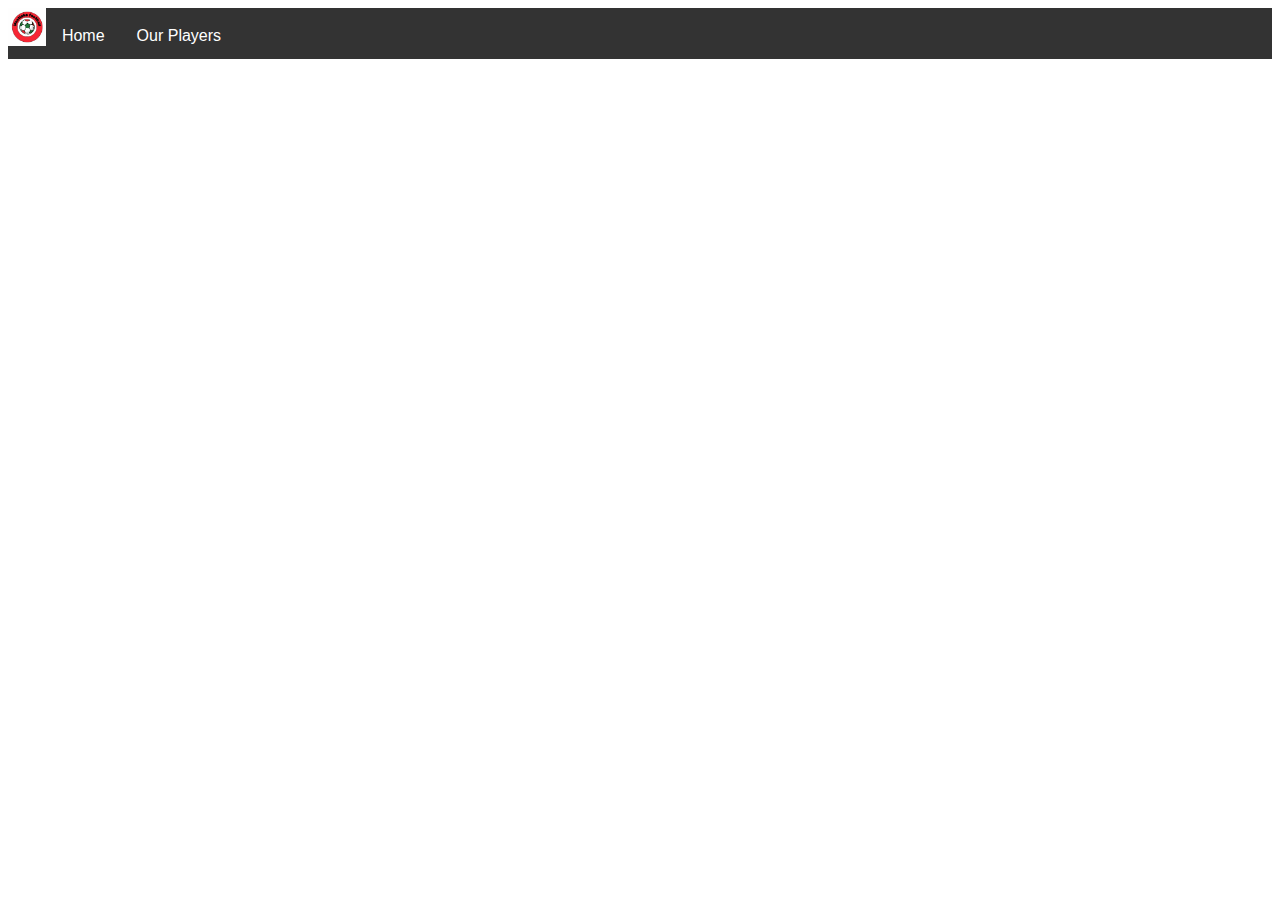
==== players.html @ 5fccc475 "added images and strated on the nav bar" ====
<!DOCTYPE html>
<html>
<head>
<meta name="viewport" content="width=device-width, initial-scale=1">
<link rel="stylesheet" href="sport.css">

</head>
<body style="background-color:white;">

<div class="navbar">
  <img id="logo" src="logo.jpg" alt="logo">
  <a href="#home">Home</a>
  <a href="players.html">Our Players</a>
  </div> 
</div>



</body>
</html>
---- sport.css ----
#logo{
    width: 3%;
    height: 3%;
    float: left;
}
body {
    font-family: Arial, Helvetica, sans-serif;
  }
  
  .navbar {
    overflow: hidden;
    background-color: #333;
  }
  
  .navbar a {
    float: left;
    margin-top: 0.4%;
    font-size: 16px;
    color: white;
    text-align: center;
    padding: 14px 16px;
    text-decoration: none;
  }
  
  
  
  
  .navbar a:hover, .dropdown:hover .dropbtn {
    background-color: rgb(59, 59, 59);
  }
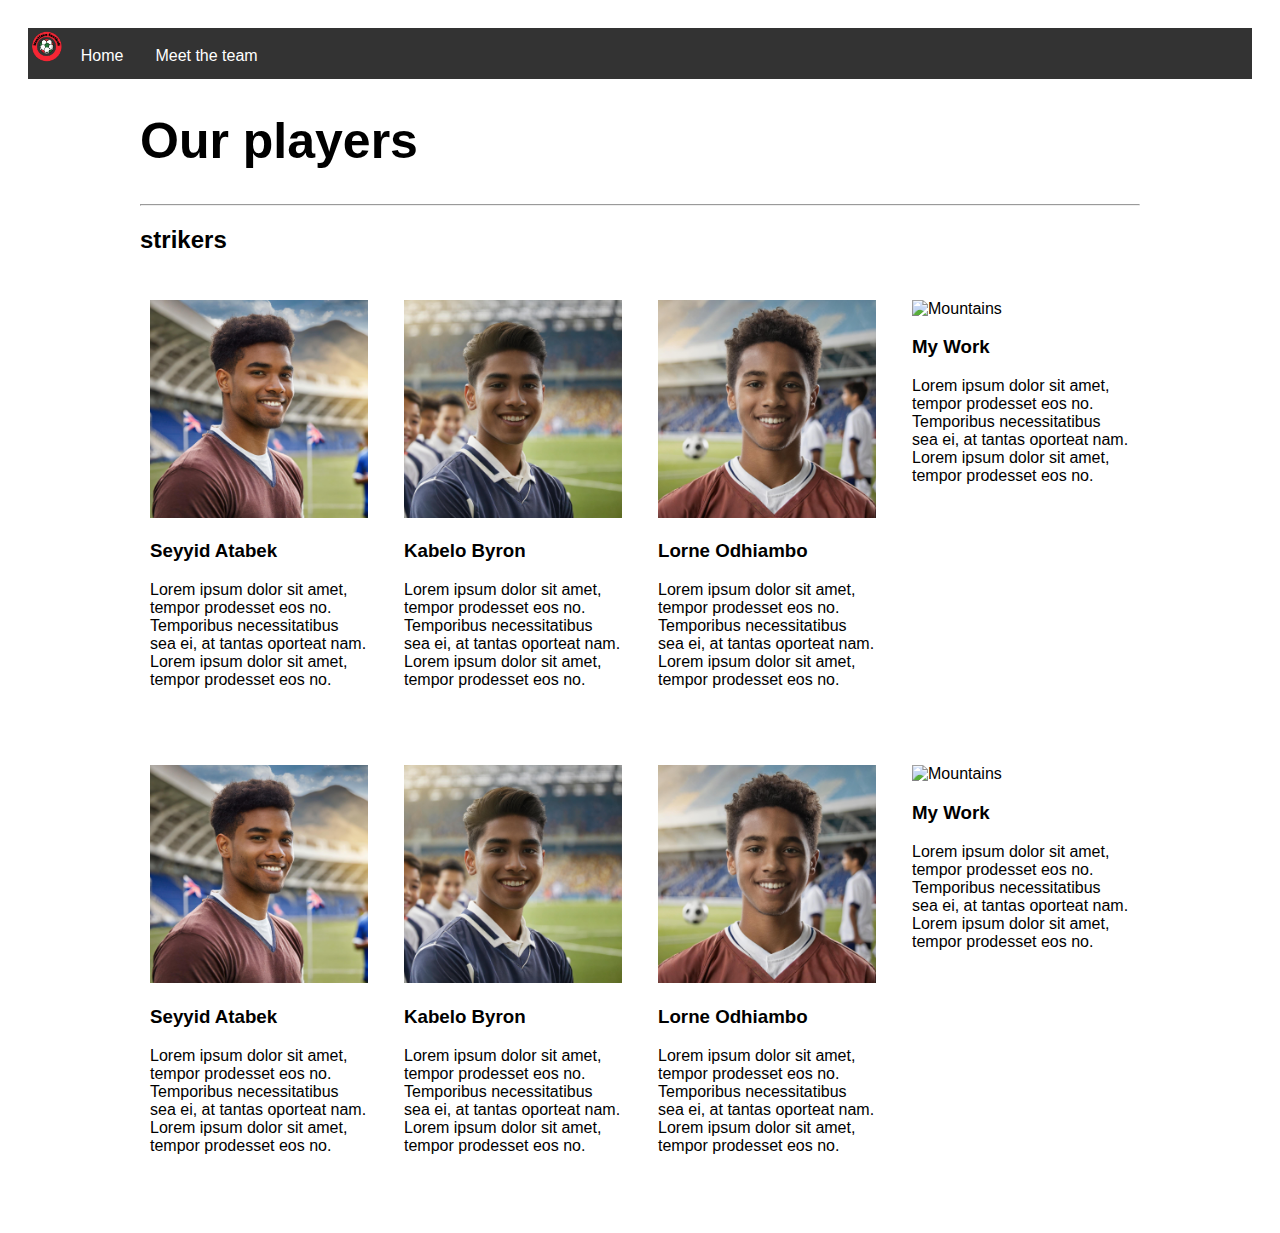
==== commit a2aea04c: "started on the player invertoy and inproved the navbar" ====
--- a/players.html
+++ b/players.html
@@ -8,12 +8,81 @@
 <body style="background-color:white;">
 
 <div class="navbar">
-  <img id="logo" src="logo.jpg" alt="logo">
-  <a href="#home">Home</a>
-  <a href="players.html">Our Players</a>
-  </div> 
-</div>
+  <img id="logo" src="logobg.png" alt="logo">
+  <a href="index.html">Home</a>
+  <a href="players.html">Meet the team</a>
+</div> 
 
+<div class="main">
+
+  <h1>Our players</h1>
+  <hr>
+  
+ <!-- <h2>PORTFOLIO</h2> -->
+  <h2>strikers</h2>
+  
+  <!-- Portfolio Gallery Grid -->
+  <div class="row">
+    <div class="column">
+      <div class="content">
+        <img src="player1.jpg" alt="Seyyid Atabek" id="gridimage">
+        <h3>Seyyid Atabek</h3>
+        <p>Lorem ipsum dolor sit amet, tempor prodesset eos no. Temporibus necessitatibus sea ei, at tantas oporteat nam. Lorem ipsum dolor sit amet, tempor prodesset eos no.</p>
+      </div>
+    </div>
+    <div class="column">
+      <div class="content">
+      <img src="player2.jpg" alt="Kabelo Byron" id="gridimage">
+        <h3>Kabelo Byron</h3>
+        <p>Lorem ipsum dolor sit amet, tempor prodesset eos no. Temporibus necessitatibus sea ei, at tantas oporteat nam. Lorem ipsum dolor sit amet, tempor prodesset eos no.</p>
+      </div>
+    </div>
+    <div class="column">
+      <div class="content">
+      <img src="player3.jpg" alt="Lorne Odhiambo" id="gridimage">
+        <h3>Lorne Odhiambo</h3>
+        <p>Lorem ipsum dolor sit amet, tempor prodesset eos no. Temporibus necessitatibus sea ei, at tantas oporteat nam. Lorem ipsum dolor sit amet, tempor prodesset eos no.</p>
+      </div>
+    </div>
+    <div class="column">
+      <div class="content">
+      <img src="/w3images/mountains.jpg" alt="Mountains" id="gridimage">
+        <h3>My Work</h3>
+        <p>Lorem ipsum dolor sit amet, tempor prodesset eos no. Temporibus necessitatibus sea ei, at tantas oporteat nam. Lorem ipsum dolor sit amet, tempor prodesset eos no.</p>
+      </div>
+    </div>
+  </div>
+  
+  <div class="row">
+    <div class="column">
+      <div class="content">
+        <img src="player1.jpg" alt="Seyyid Atabek" id="gridimage">
+        <h3>Seyyid Atabek</h3>
+        <p>Lorem ipsum dolor sit amet, tempor prodesset eos no. Temporibus necessitatibus sea ei, at tantas oporteat nam. Lorem ipsum dolor sit amet, tempor prodesset eos no.</p>
+      </div>
+    </div>
+    <div class="column">
+      <div class="content">
+      <img src="player2.jpg" alt="Kabelo Byron" id="gridimage">
+        <h3>Kabelo Byron</h3>
+        <p>Lorem ipsum dolor sit amet, tempor prodesset eos no. Temporibus necessitatibus sea ei, at tantas oporteat nam. Lorem ipsum dolor sit amet, tempor prodesset eos no.</p>
+      </div>
+    </div>
+    <div class="column">
+      <div class="content">
+      <img src="player3.jpg" alt="Lorne Odhiambo" id="gridimage" >
+        <h3>Lorne Odhiambo</h3>
+        <p>Lorem ipsum dolor sit amet, tempor prodesset eos no. Temporibus necessitatibus sea ei, at tantas oporteat nam. Lorem ipsum dolor sit amet, tempor prodesset eos no.</p>
+      </div>
+    </div>
+    <div class="column">
+      <div class="content">
+      <img src="/w3images/mountains.jpg" alt="Mountains" id="gridimage">
+        <h3>My Work</h3>
+        <p>Lorem ipsum dolor sit amet, tempor prodesset eos no. Temporibus necessitatibus sea ei, at tantas oporteat nam. Lorem ipsum dolor sit amet, tempor prodesset eos no.</p>
+      </div>
+    </div>
+  </div>
 
 
 </body>
--- a/sport.css
+++ b/sport.css
@@ -4,19 +4,19 @@
     height: 3%;
     float: left;
 }
-body {
-    font-family: Arial, Helvetica, sans-serif;
-  }
+
   
   .navbar {
     overflow: hidden;
     background-color: #333;
+    top: 0;
   }
   
   .navbar a {
     float: left;
     margin-top: 0.4%;
     font-size: 16px;
+    top: 0;
     color: white;
     text-align: center;
     padding: 14px 16px;
@@ -26,8 +26,76 @@
   
   
   
-  .navbar a:hover, .dropdown:hover .dropbtn {
-    background-color: rgb(59, 59, 59);
+  .navbar a:hover {
+    background-color: rgb(87, 86, 86);
   }
   
-  +  /*code for images*/
+
+  * {
+    box-sizing: border-box;
+  }
+  
+  body {
+    background-color: #f1f1f1;
+    padding: 20px;
+    font-family: Arial;
+  }
+  
+  /* Center website */
+  .main {
+    max-width: 1000px;
+    margin: auto;
+  }
+  
+  h1 {
+    font-size: 50px;
+    word-break: break-all;
+  }
+  
+  .row {
+    margin: 8px -16px;
+  }
+  
+  /* Add padding BETWEEN each column */
+  .row,
+  .row > .column {
+    padding: 8px;
+  }
+  
+  /* Create four equal columns that floats next to each other */
+  .column {
+    float: left;
+    width: 25%;
+  }
+  
+  /* Clear floats after rows */ 
+  .row:after {
+    content: "";
+    display: table;
+    clear: both;
+  }
+  
+  /* Content */
+  .content {
+    background-color: white;
+    padding: 10px;
+     width: 100%;
+  }
+  
+  /* Responsive layout - makes a two column-layout instead of four columns */
+  @media screen and (max-width: 900px) {
+    .column {
+      width: 50%;
+    }
+  }
+  
+  /* Responsive layout - makes the two columns stack on top of each other instead of next to each other */
+  @media screen and (max-width: 600px) {
+    .column {
+      width: 100%;
+    }
+  }
+  #gridimage{
+    width: 100%;
+  }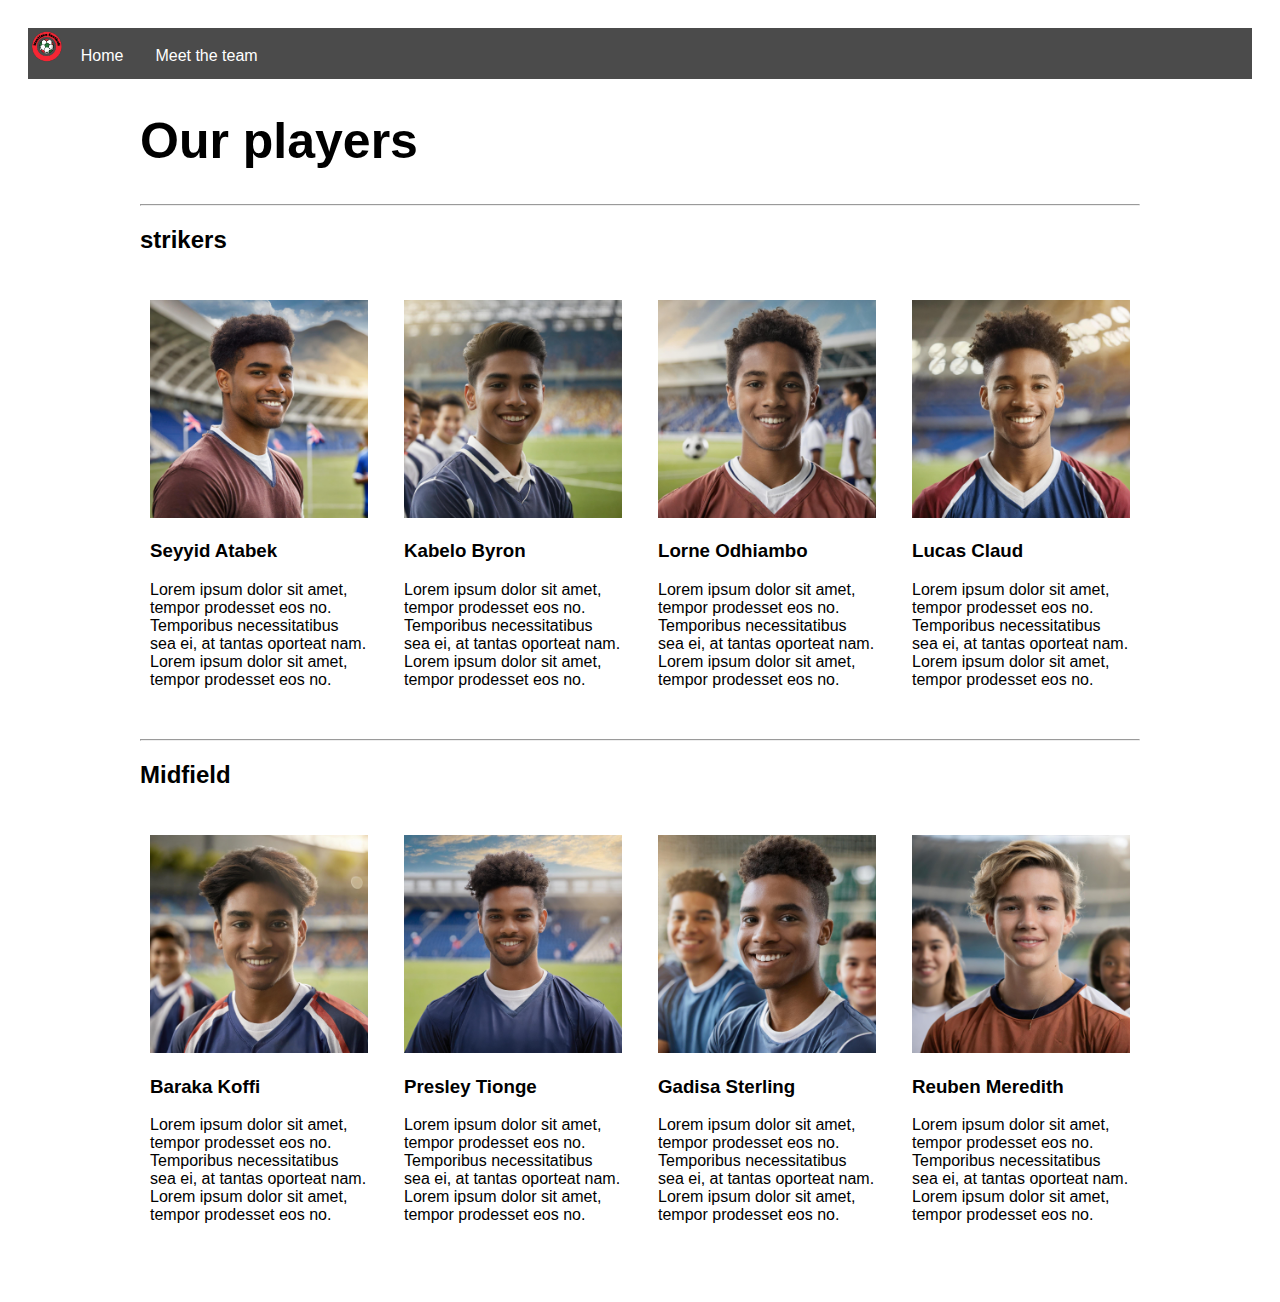
==== commit 89a57c75: "added to home page" ====
--- a/players.html
+++ b/players.html
@@ -46,43 +46,46 @@
     </div>
     <div class="column">
       <div class="content">
-      <img src="/w3images/mountains.jpg" alt="Mountains" id="gridimage">
-        <h3>My Work</h3>
+      <img src="player4.jpg" alt="Lucas Claud" id="gridimage">
+        <h3>Lucas Claud</h3>
         <p>Lorem ipsum dolor sit amet, tempor prodesset eos no. Temporibus necessitatibus sea ei, at tantas oporteat nam. Lorem ipsum dolor sit amet, tempor prodesset eos no.</p>
       </div>
     </div>
   </div>
-  
+
+  <hr>
+  <H2>Midfield</H2>
   <div class="row">
     <div class="column">
       <div class="content">
-        <img src="player1.jpg" alt="Seyyid Atabek" id="gridimage">
-        <h3>Seyyid Atabek</h3>
+        <img src="player5.jpg" alt="Baraka Koffi" id="gridimage">
+        <h3>Baraka Koffi</h3>
         <p>Lorem ipsum dolor sit amet, tempor prodesset eos no. Temporibus necessitatibus sea ei, at tantas oporteat nam. Lorem ipsum dolor sit amet, tempor prodesset eos no.</p>
       </div>
     </div>
     <div class="column">
       <div class="content">
-      <img src="player2.jpg" alt="Kabelo Byron" id="gridimage">
-        <h3>Kabelo Byron</h3>
+      <img src="player6.jpg" alt="Presley Tionge" id="gridimage">
+        <h3>Presley Tionge</h3>
         <p>Lorem ipsum dolor sit amet, tempor prodesset eos no. Temporibus necessitatibus sea ei, at tantas oporteat nam. Lorem ipsum dolor sit amet, tempor prodesset eos no.</p>
       </div>
     </div>
     <div class="column">
       <div class="content">
-      <img src="player3.jpg" alt="Lorne Odhiambo" id="gridimage" >
-        <h3>Lorne Odhiambo</h3>
+      <img src="player7.jpg" alt="Gadisa Sterling" id="gridimage" >
+        <h3>Gadisa Sterling</h3>
         <p>Lorem ipsum dolor sit amet, tempor prodesset eos no. Temporibus necessitatibus sea ei, at tantas oporteat nam. Lorem ipsum dolor sit amet, tempor prodesset eos no.</p>
       </div>
     </div>
     <div class="column">
       <div class="content">
-      <img src="/w3images/mountains.jpg" alt="Mountains" id="gridimage">
-        <h3>My Work</h3>
+      <img src="player8.jpg" alt="Reuben Meredith" id="gridimage">
+        <h3>Reuben Meredith</h3>
         <p>Lorem ipsum dolor sit amet, tempor prodesset eos no. Temporibus necessitatibus sea ei, at tantas oporteat nam. Lorem ipsum dolor sit amet, tempor prodesset eos no.</p>
       </div>
     </div>
   </div>
+</div>
 
 
 </body>
--- a/sport.css
+++ b/sport.css
@@ -8,8 +8,10 @@
   
   .navbar {
     overflow: hidden;
-    background-color: #333;
-    top: 0;
+    background-color: rgb(75, 75, 75);
+    
+    
+    
   }
   
   .navbar a {
@@ -21,6 +23,7 @@
     text-align: center;
     padding: 14px 16px;
     text-decoration: none;
+
   }
   
   
@@ -40,6 +43,10 @@
     background-color: #f1f1f1;
     padding: 20px;
     font-family: Arial;
+  }
+  .home{
+    max-width: max-content;
+    margin: auto;
   }
   
   /* Center website */
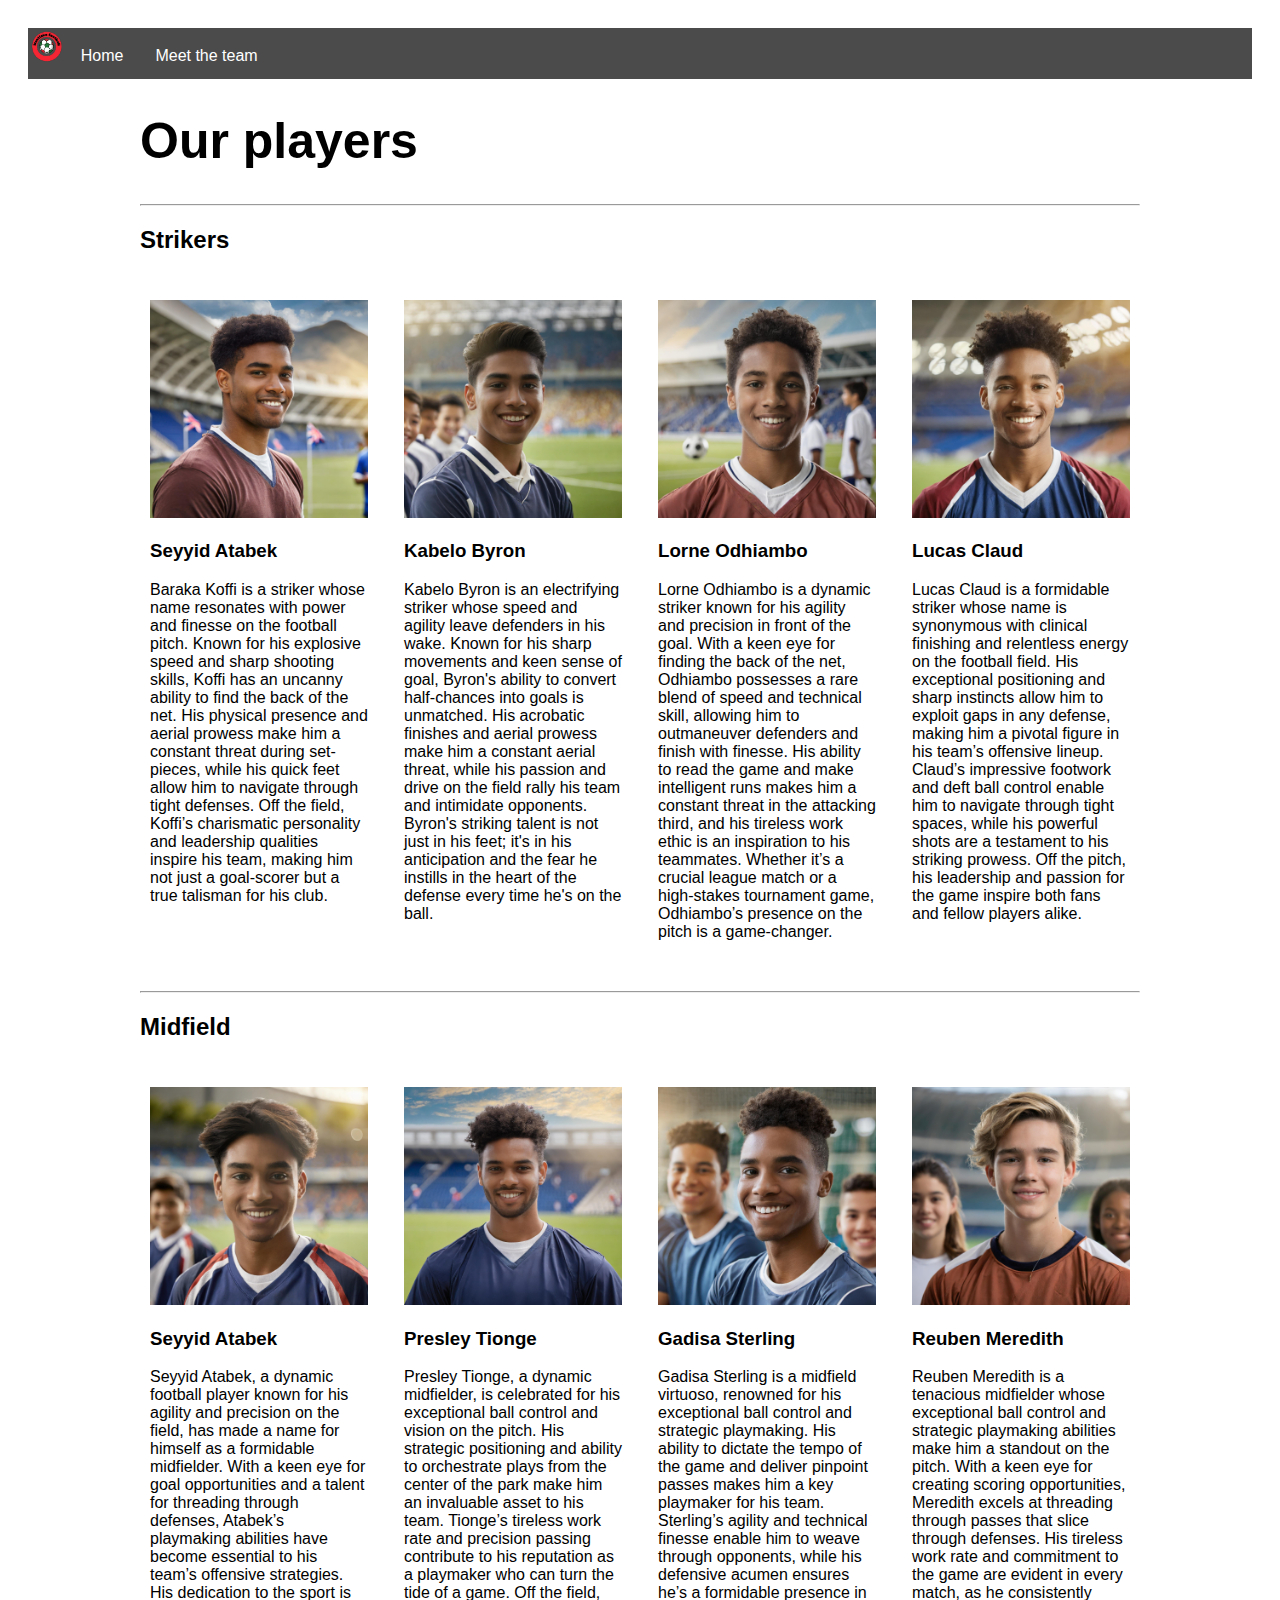
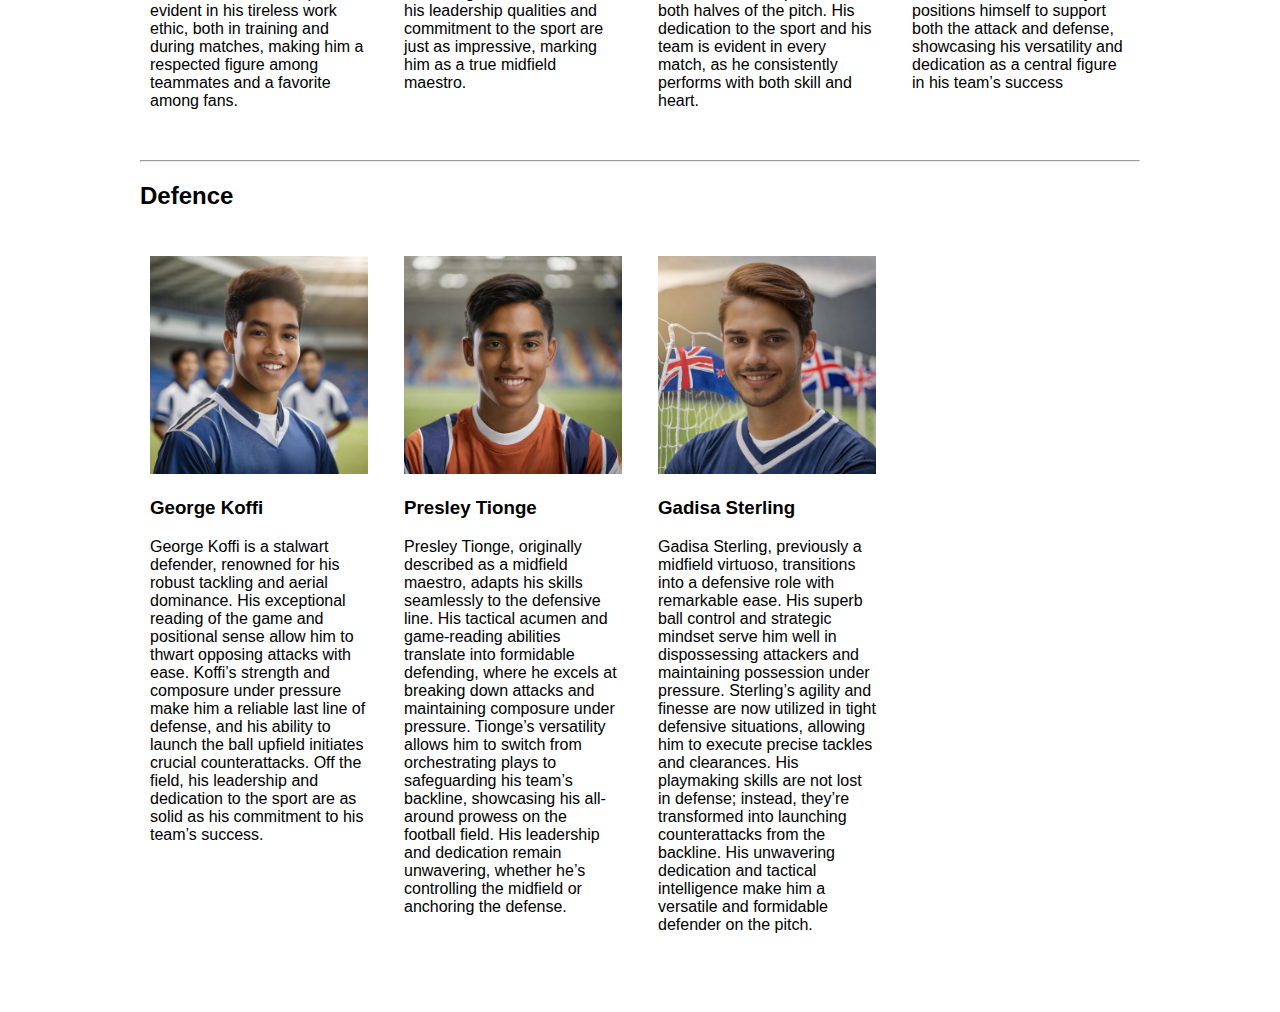
==== commit e8e2ebcf: "added  decriptoins" ====
--- a/players.html
+++ b/players.html
@@ -19,36 +19,61 @@
   <hr>
   
  <!-- <h2>PORTFOLIO</h2> -->
-  <h2>strikers</h2>
+  <h2>Strikers</h2>
   
   <!-- Portfolio Gallery Grid -->
   <div class="row">
     <div class="column">
       <div class="content">
-        <img src="player1.jpg" alt="Seyyid Atabek" id="gridimage">
+        <img src="player1.jpg" alt="Baraka Koffi" id="gridimage">
         <h3>Seyyid Atabek</h3>
-        <p>Lorem ipsum dolor sit amet, tempor prodesset eos no. Temporibus necessitatibus sea ei, at tantas oporteat nam. Lorem ipsum dolor sit amet, tempor prodesset eos no.</p>
+        <p>Baraka Koffi is a striker whose name resonates with power and finesse on the football pitch.
+           Known for his explosive speed and sharp shooting skills, Koffi has an uncanny ability to 
+           find the back of the net. His physical presence and aerial prowess make him a constant 
+           threat during set-pieces, while his quick feet allow him to navigate through tight 
+           defenses. Off the field, Koffi’s charismatic personality and leadership qualities 
+           inspire his team, making him not just a goal-scorer but a true talisman for his club.
+          </p>
       </div>
     </div>
     <div class="column">
       <div class="content">
       <img src="player2.jpg" alt="Kabelo Byron" id="gridimage">
         <h3>Kabelo Byron</h3>
-        <p>Lorem ipsum dolor sit amet, tempor prodesset eos no. Temporibus necessitatibus sea ei, at tantas oporteat nam. Lorem ipsum dolor sit amet, tempor prodesset eos no.</p>
+        <p>Kabelo Byron is an electrifying striker whose speed and agility leave defenders in his wake.
+           Known for his sharp movements and keen sense of goal, Byron's ability to convert half-chances
+            into goals is unmatched. His acrobatic finishes and aerial prowess make him a constant aerial
+             threat, while his passion and drive on the field rally his team and intimidate opponents.
+              Byron's striking talent is not just in his feet; it's in his anticipation and the fear he 
+              instills in the heart of the defense every time he's on the ball.
+        </p>
       </div>
     </div>
     <div class="column">
       <div class="content">
       <img src="player3.jpg" alt="Lorne Odhiambo" id="gridimage">
         <h3>Lorne Odhiambo</h3>
-        <p>Lorem ipsum dolor sit amet, tempor prodesset eos no. Temporibus necessitatibus sea ei, at tantas oporteat nam. Lorem ipsum dolor sit amet, tempor prodesset eos no.</p>
+        <p>Lorne Odhiambo is a dynamic striker known for his agility and precision in front of the goal.
+           With a keen eye for finding the back of the net, Odhiambo possesses a rare blend of speed and
+           technical skill, allowing him to outmaneuver defenders and finish with finesse. His ability 
+           to read the game and make intelligent runs makes him a constant threat in the attacking third,
+           and his tireless work ethic is an inspiration to his teammates. Whether it’s a crucial league
+           match or a high-stakes tournament game, Odhiambo’s presence on the pitch is a game-changer.
+        </p>
       </div>
     </div>
     <div class="column">
       <div class="content">
       <img src="player4.jpg" alt="Lucas Claud" id="gridimage">
         <h3>Lucas Claud</h3>
-        <p>Lorem ipsum dolor sit amet, tempor prodesset eos no. Temporibus necessitatibus sea ei, at tantas oporteat nam. Lorem ipsum dolor sit amet, tempor prodesset eos no.</p>
+        <p>
+          Lucas Claud is a formidable striker whose name is synonymous with clinical finishing and 
+          relentless energy on the football field. His exceptional positioning and sharp instincts 
+          allow him to exploit gaps in any defense, making him a pivotal figure in his team’s offensive
+          lineup. Claud’s impressive footwork and deft ball control enable him to navigate through tight
+          spaces, while his powerful shots are a testament to his striking prowess. Off the pitch, his
+          leadership and passion for the game inspire both fans and fellow players alike.
+        </p>
       </div>
     </div>
   </div>
@@ -58,30 +83,98 @@
   <div class="row">
     <div class="column">
       <div class="content">
-        <img src="player5.jpg" alt="Baraka Koffi" id="gridimage">
-        <h3>Baraka Koffi</h3>
-        <p>Lorem ipsum dolor sit amet, tempor prodesset eos no. Temporibus necessitatibus sea ei, at tantas oporteat nam. Lorem ipsum dolor sit amet, tempor prodesset eos no.</p>
+        <img src="player5.jpg" alt="Seyyid Atabek" id="gridimage">
+        <h3>Seyyid Atabek</h3>
+        <p>Seyyid Atabek, a dynamic football player known for his agility and precision on the field,
+           has made a name for himself as a formidable midfielder. With a keen eye for goal 
+           opportunities and a talent for threading through defenses, Atabek’s playmaking 
+           abilities have become essential to his team’s offensive strategies. His dedication 
+           to the sport is evident in his tireless work ethic, both in training and during
+            matches, making him a respected figure among teammates and a favorite among fans.
+          </p>
       </div>
     </div>
     <div class="column">
       <div class="content">
       <img src="player6.jpg" alt="Presley Tionge" id="gridimage">
         <h3>Presley Tionge</h3>
-        <p>Lorem ipsum dolor sit amet, tempor prodesset eos no. Temporibus necessitatibus sea ei, at tantas oporteat nam. Lorem ipsum dolor sit amet, tempor prodesset eos no.</p>
+        <p>Presley Tionge, a dynamic midfielder, is celebrated for his exceptional ball control
+           and vision on the pitch. His strategic positioning and ability to orchestrate plays
+            from the center of the park make him an invaluable asset to his team. Tionge’s
+            tireless work rate and precision passing contribute to his reputation as a
+            playmaker who can turn the tide of a game. Off the field, his leadership qualities 
+            and commitment to the sport are just as impressive, marking him as a true midfield maestro.
+          </p>
       </div>
     </div>
     <div class="column">
       <div class="content">
       <img src="player7.jpg" alt="Gadisa Sterling" id="gridimage" >
         <h3>Gadisa Sterling</h3>
-        <p>Lorem ipsum dolor sit amet, tempor prodesset eos no. Temporibus necessitatibus sea ei, at tantas oporteat nam. Lorem ipsum dolor sit amet, tempor prodesset eos no.</p>
+        <p>Gadisa Sterling is a midfield virtuoso, renowned for his exceptional ball control and 
+          strategic playmaking. His ability to dictate the tempo of the game and deliver pinpoint 
+          passes makes him a key playmaker for his team. Sterling’s agility and technical finesse 
+          enable him to weave through opponents, while his defensive acumen ensures he’s a formidable 
+          presence in both halves of the pitch. His dedication to the sport and his team is evident in 
+          every match, as he consistently performs with both skill and heart.
+        </p>
       </div>
     </div>
     <div class="column">
       <div class="content">
       <img src="player8.jpg" alt="Reuben Meredith" id="gridimage">
         <h3>Reuben Meredith</h3>
-        <p>Lorem ipsum dolor sit amet, tempor prodesset eos no. Temporibus necessitatibus sea ei, at tantas oporteat nam. Lorem ipsum dolor sit amet, tempor prodesset eos no.</p>
+        <p>
+          Reuben Meredith is a tenacious midfielder whose exceptional ball control and strategic 
+          playmaking abilities make him a standout on the pitch. With a keen eye for creating scoring 
+          opportunities, Meredith excels at threading through passes that slice through defenses. 
+          His tireless work rate and commitment to the game are evident in every match, as he 
+          consistently positions himself to support both the attack and defense, showcasing his 
+          versatility and dedication as a central figure in his team’s success
+        </p>
+      </div>
+    </div>
+  </div>
+  <hr>
+  <H2>Defence</H2>
+  <div class="row">
+    <div class="column">
+      <div class="content">
+        <img src="player9.jpg" alt="George Koffi" id="gridimage">
+        <h3>George Koffi</h3>
+        <p>George Koffi is a stalwart defender, renowned for his robust tackling and aerial dominance.
+           His exceptional reading of the game and positional sense allow him to thwart opposing attacks
+           with ease. Koffi’s strength and composure under pressure make him a reliable last line of defense,
+           and his ability to launch the ball upfield initiates crucial counterattacks. Off the field,  
+           his leadership and dedication to the sport are as solid as his commitment to his team’s success.
+          </p>
+      </div>
+    </div>
+    <div class="column">
+      <div class="content">
+      <img src="player10.jpg" alt="Presley Tionge" id="gridimage">
+        <h3>Presley Tionge</h3>
+        <p>Presley Tionge, originally described as a midfield maestro, adapts his skills seamlessly to the
+           defensive line. His tactical acumen and game-reading abilities translate into formidable defending, 
+           where he excels at breaking down attacks and maintaining composure under pressure. Tionge’s 
+           versatility allows him to switch from orchestrating plays to safeguarding his team’s backline, 
+           showcasing his all-around prowess on the football field. His leadership and dedication remain 
+           unwavering, whether he’s controlling the midfield or anchoring the defense.
+        </p>
+      </div>
+    </div>
+    <div class="column">
+      <div class="content">
+      <img src="player11.jpg" alt="Gadisa Sterling" id="gridimage" >
+        <h3>Gadisa Sterling</h3>
+        <p>Gadisa Sterling, previously a midfield virtuoso, transitions into a defensive role with remarkable 
+          ease. His superb ball control and strategic mindset serve him well in dispossessing attackers and 
+          maintaining possession under pressure. Sterling’s agility and finesse are now utilized in tight 
+          defensive situations, allowing him to execute precise tackles and clearances. His playmaking skills 
+          are not lost in defense; instead, they’re transformed into launching counterattacks from the backline. 
+          His unwavering dedication and tactical intelligence make him a versatile and formidable defender on the 
+          pitch.
+        </p>
       </div>
     </div>
   </div>
